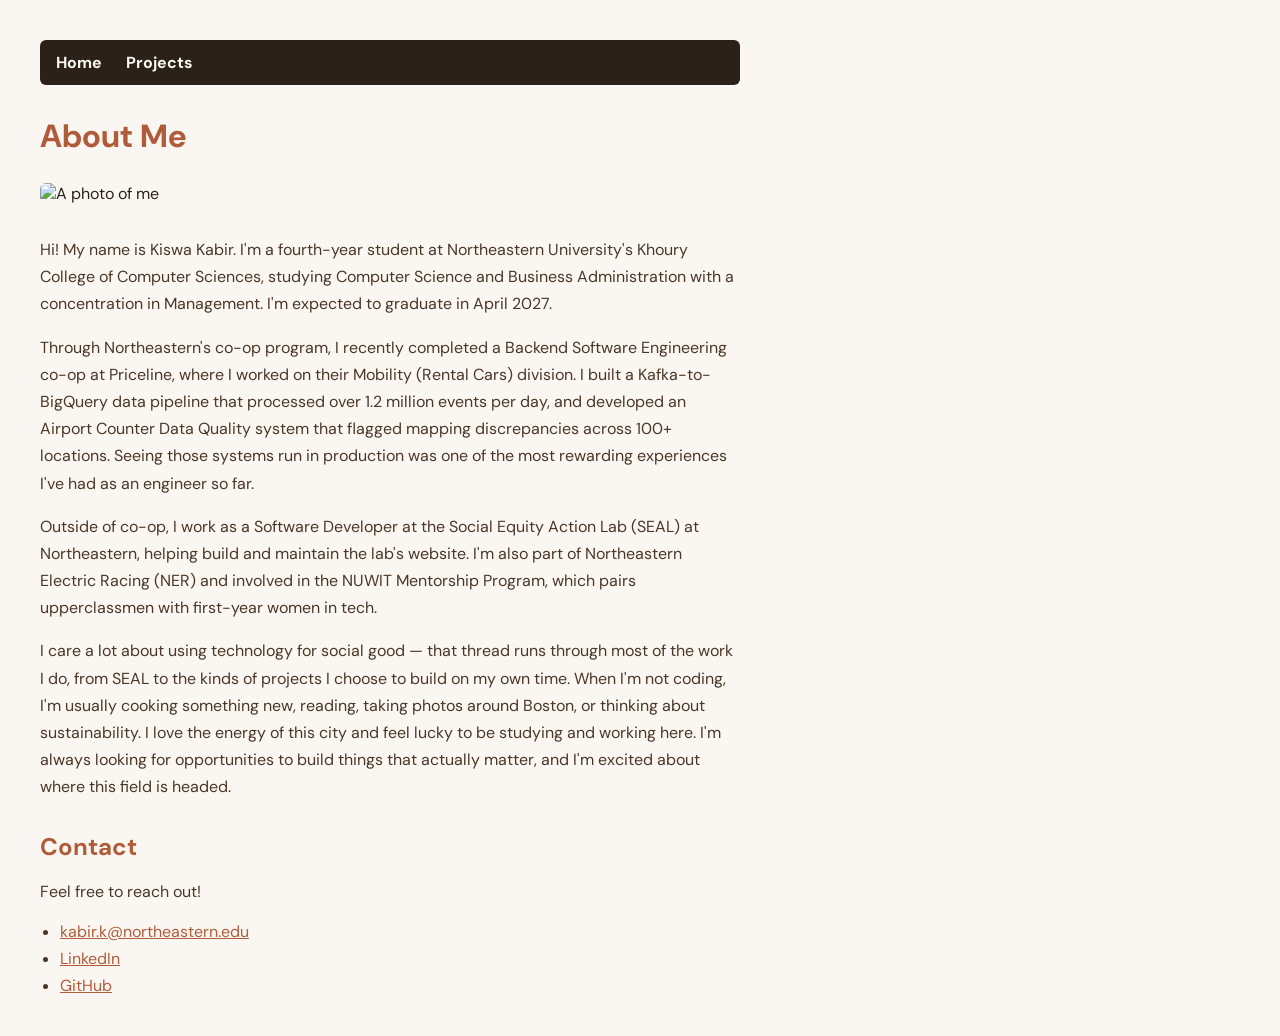
==== index.html @ 04ec1cfa "Initial commit" ====
<!DOCTYPE html>
<html lang="en">
<head>
    <meta charset="UTF-8">
    <meta name="viewport" content="width=device-width, initial-scale=1.0">
    <title>Kiswa Kabir</title>
    <link rel="stylesheet" href="style.css">
</head>
<body>

    <div class="nav">
        <a href="index.html">Home</a>
        <a href="projects.html">Projects</a>
    </div>

    <h1>About Me</h1>

    <img src="https://placehold.co/300x300?text=My+Photo" alt="A photo of me" width="300">

    <p>
        Hi! My name is Kiswa Kabir. I'm a fourth-year student at Northeastern University's 
        Khoury College of Computer Sciences, studying Computer Science and Business Administration 
        with a concentration in Management. I'm expected to graduate in April 2027.
    </p>
    <p>
        Through Northeastern's co-op program, I recently completed a Backend Software Engineering 
        co-op at Priceline, where I worked on their Mobility (Rental Cars) division. I built a 
        Kafka-to-BigQuery data pipeline that processed over 1.2 million events per day, and developed 
        an Airport Counter Data Quality system that flagged mapping discrepancies across 100+ locations. 
        Seeing those systems run in production was one of the most rewarding experiences I've had as 
        an engineer so far.
    </p>
    <p>
        Outside of co-op, I work as a Software Developer at the Social Equity Action Lab (SEAL) 
        at Northeastern, helping build and maintain the lab's website. I'm also part of Northeastern 
        Electric Racing (NER) and involved in the NUWIT Mentorship Program, which pairs upperclassmen 
        with first-year women in tech.
    </p>
    <p>
        I care a lot about using technology for social good — that thread runs through most of the 
        work I do, from SEAL to the kinds of projects I choose to build on my own time. When I'm not 
        coding, I'm usually cooking something new, reading, taking photos around Boston, or thinking 
        about sustainability. I love the energy of this city and feel lucky to be studying and working 
        here. I'm always looking for opportunities to build things that actually matter, and I'm 
        excited about where this field is headed.
    </p>

    <h2>Contact</h2>
    <p>Feel free to reach out!</p>
    <ul>
        <li><a href="mailto:kabir.k@northeastern.edu">kabir.k@northeastern.edu</a></li>
        <li><a href="https://linkedin.com/in/kiswakabir" target="_blank">LinkedIn</a></li>
        <li><a href="https://github.com/kiswak" target="_blank">GitHub</a></li>
    </ul>

</body>
</html>
---- style.css ----
/* Custom font */
@import url('https://fonts.googleapis.com/css2?family=DM+Sans:wght@400;700&display=swap');

/* Color scheme + base */
body {
    font-family: 'DM Sans', sans-serif;
    background-color: #faf7f2;
    color: #2b2118;
    margin: 40px;
    max-width: 700px;
}

/* Custom margins and typography */
h1 {
    font-size: 2rem;
    color: #b05c3a;
    margin-top: 30px;
    margin-bottom: 10px;
}

h2 {
    font-size: 1.5rem;
    color: #b05c3a;
    margin-top: 30px;
    margin-bottom: 8px;
}

h3 {
    font-size: 1.1rem;
    color: #2b2118;
    margin-top: 20px;
    margin-bottom: 6px;
}

p {
    line-height: 1.7;
    margin-bottom: 14px;
    color: #4a3728;
}

/* Navigation */
.nav {
    background-color: #2b2118;
    padding: 12px 16px;
    margin-bottom: 24px;
    border-radius: 6px;
}

.nav a {
    color: #faf7f2;
    margin-right: 20px;
    text-decoration: none;
    font-weight: 700;
}

.nav a:hover {
    color: #b05c3a;
}

/* Links */
a {
    color: #b05c3a;
}

a:hover {
    color: #2b2118;
}

/* List spacing */
ul {
    padding-left: 20px;
    margin-bottom: 16px;
}

li {
    margin-bottom: 6px;
    color: #4a3728;
}

/* Image */
img {
    margin: 16px 0;
    border-radius: 6px;
}
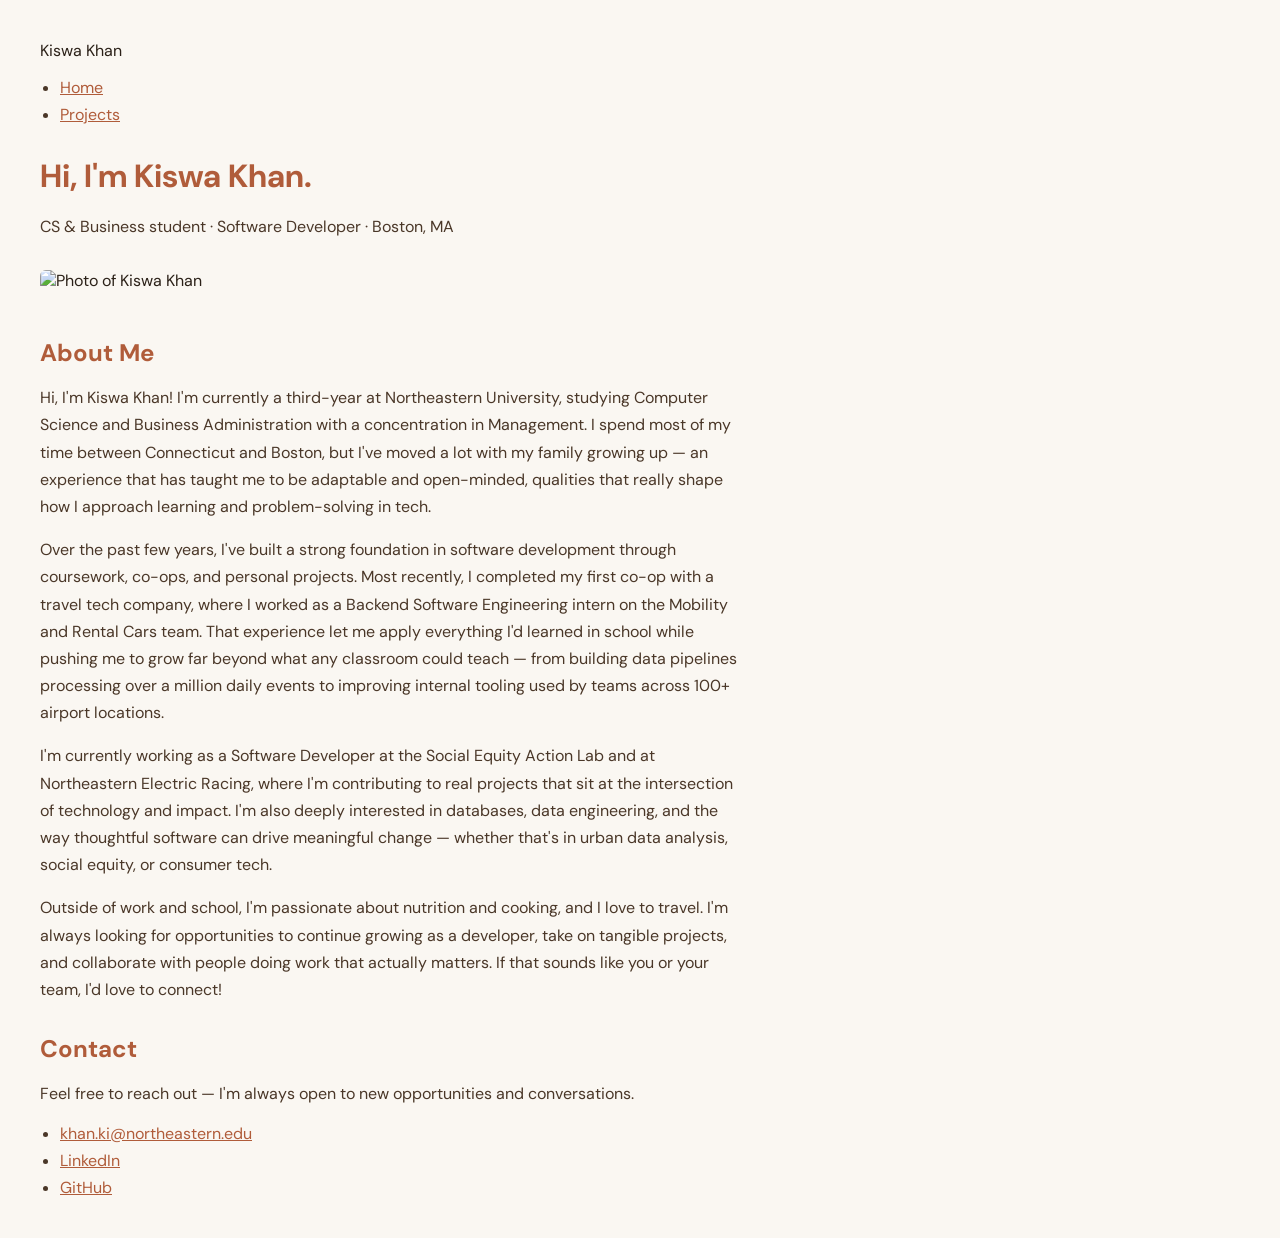
==== commit 3714bc65: "edits" ====
--- a/index.html
+++ b/index.html
@@ -1,57 +1,79 @@
 <!DOCTYPE html>
 <html lang="en">
 <head>
-    <meta charset="UTF-8">
-    <meta name="viewport" content="width=device-width, initial-scale=1.0">
-    <title>Kiswa Kabir</title>
-    <link rel="stylesheet" href="style.css">
+  <meta charset="UTF-8" />
+  <meta name="viewport" content="width=device-width, initial-scale=1.0"/>
+  <title>Kiswa Khan</title>
+  <link rel="stylesheet" href="style.css" />
+  <link href="https://fonts.googleapis.com/css2?family=Playfair+Display:wght@600&family=Inter:wght@400;500&display=swap" rel="stylesheet"/>
 </head>
 <body>
 
-    <div class="nav">
-        <a href="index.html">Home</a>
-        <a href="projects.html">Projects</a>
-    </div>
+  <header>
+    <nav>
+      <span class="logo">Kiswa Khan</span>
+      <ul>
+        <li><a href="index.html" class="active">Home</a></li>
+        <li><a href="projects.html">Projects</a></li>
+      </ul>
+    </nav>
+  </header>
 
-    <h1>About Me</h1>
+  <main>
+    <section class="hero">
+      <div class="hero-text">
+        <h1>Hi, I'm Kiswa Khan.</h1>
+        <p class="subtitle">CS & Business student · Software Developer · Boston, MA</p>
+      </div>
+      <img src="headshot.png" alt="Photo of Kiswa Khan" class="profile-photo" />
+    </section>
 
-    <img src="https://placehold.co/300x300?text=My+Photo" alt="A photo of me" width="300">
+    <section class="about">
+      <h2>About Me</h2>
+      <p>
+        Hi, I'm Kiswa Khan! I'm currently a third-year at Northeastern University, studying
+        Computer Science and Business Administration with a concentration in Management.
+        I spend most of my time between Connecticut and Boston, but I've moved a lot with
+        my family growing up — an experience that has taught me to be adaptable and
+        open-minded, qualities that really shape how I approach learning and problem-solving
+        in tech.
+      </p>
+      <p>
+        Over the past few years, I've built a strong foundation in software development
+        through coursework, co-ops, and personal projects. Most recently, I completed my
+        first co-op with a travel tech company, where I worked as a Backend Software
+        Engineering intern on the Mobility and Rental Cars team. That experience let me apply
+        everything I'd learned in school while pushing me to grow far beyond what any
+        classroom could teach — from building data pipelines processing over a million daily
+        events to improving internal tooling used by teams across 100+ airport locations.
+      </p>
+      <p>
+        I'm currently working as a Software Developer at the Social Equity Action Lab and
+        at Northeastern Electric Racing, where I'm contributing to real projects that sit
+        at the intersection of technology and impact. I'm also deeply interested in
+        databases, data engineering, and the way thoughtful software can drive meaningful
+        change — whether that's in urban data analysis, social equity, or consumer tech.
+      </p>
+      <p>
+        Outside of work and school, I'm passionate about nutrition and cooking, and I love
+        to travel. I'm always looking for opportunities to continue growing as a developer,
+        take on tangible projects, and collaborate with people doing work that actually
+        matters. If that sounds like you or your team, I'd love to connect!
+      </p>
+    </section>
 
-    <p>
-        Hi! My name is Kiswa Kabir. I'm a fourth-year student at Northeastern University's 
-        Khoury College of Computer Sciences, studying Computer Science and Business Administration 
-        with a concentration in Management. I'm expected to graduate in April 2027.
-    </p>
-    <p>
-        Through Northeastern's co-op program, I recently completed a Backend Software Engineering 
-        co-op at Priceline, where I worked on their Mobility (Rental Cars) division. I built a 
-        Kafka-to-BigQuery data pipeline that processed over 1.2 million events per day, and developed 
-        an Airport Counter Data Quality system that flagged mapping discrepancies across 100+ locations. 
-        Seeing those systems run in production was one of the most rewarding experiences I've had as 
-        an engineer so far.
-    </p>
-    <p>
-        Outside of co-op, I work as a Software Developer at the Social Equity Action Lab (SEAL) 
-        at Northeastern, helping build and maintain the lab's website. I'm also part of Northeastern 
-        Electric Racing (NER) and involved in the NUWIT Mentorship Program, which pairs upperclassmen 
-        with first-year women in tech.
-    </p>
-    <p>
-        I care a lot about using technology for social good — that thread runs through most of the 
-        work I do, from SEAL to the kinds of projects I choose to build on my own time. When I'm not 
-        coding, I'm usually cooking something new, reading, taking photos around Boston, or thinking 
-        about sustainability. I love the energy of this city and feel lucky to be studying and working 
-        here. I'm always looking for opportunities to build things that actually matter, and I'm 
-        excited about where this field is headed.
-    </p>
+    <section class="contact">
+      <h2>Contact</h2>
+      <p>Feel free to reach out — I'm always open to new opportunities and conversations.</p>
+      <ul>
+        <li><a href="mailto:khan.ki@northeastern.edu">khan.ki@northeastern.edu</a></li>
+        <li><a href="https://linkedin.com/in/kiswa-khan/" target="_blank">LinkedIn</a></li>
+        <li><a href="https://github.com/kiswak" target="_blank">GitHub</a></li>
+      </ul>
+    </section>
+  </main>
 
-    <h2>Contact</h2>
-    <p>Feel free to reach out!</p>
-    <ul>
-        <li><a href="mailto:kabir.k@northeastern.edu">kabir.k@northeastern.edu</a></li>
-        <li><a href="https://linkedin.com/in/kiswakabir" target="_blank">LinkedIn</a></li>
-        <li><a href="https://github.com/kiswak" target="_blank">GitHub</a></li>
-    </ul>
+ 
 
 </body>
 </html>
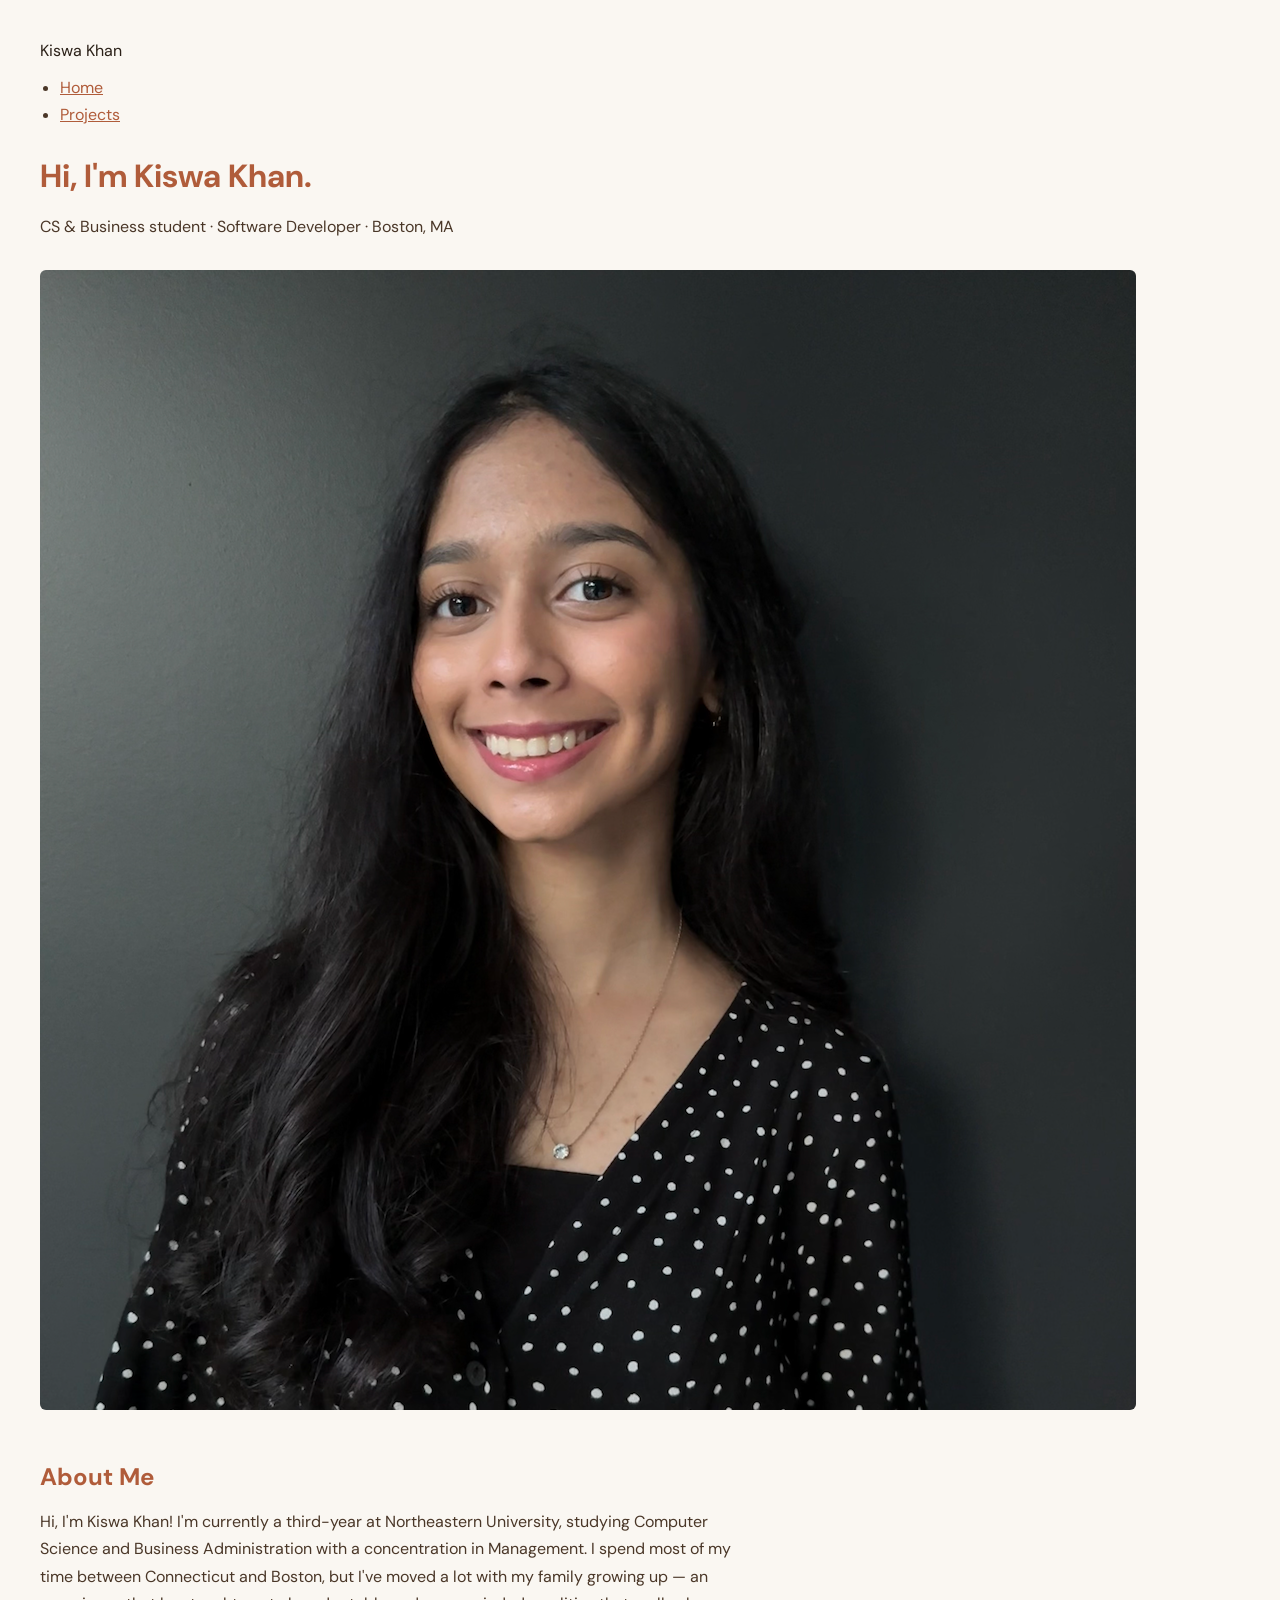
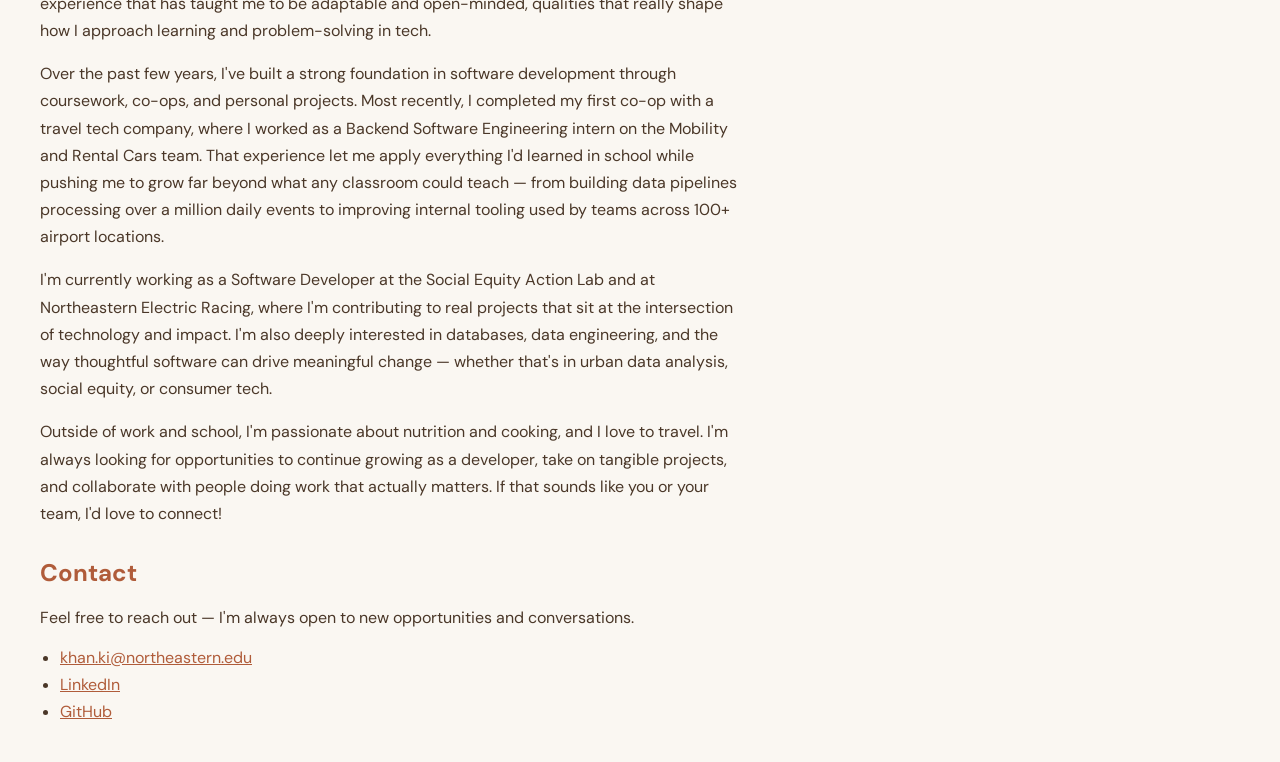
==== commit 9d24910a: "edits" ====
--- a/index.html
+++ b/index.html
@@ -25,7 +25,7 @@
         <h1>Hi, I'm Kiswa Khan.</h1>
         <p class="subtitle">CS & Business student · Software Developer · Boston, MA</p>
       </div>
-      <img src="headshot.png" alt="Photo of Kiswa Khan" class="profile-photo" />
+      <img src="Images/headshot.png" alt="Photo of Kiswa Khan" class="profile-photo" />
     </section>
 
     <section class="about">
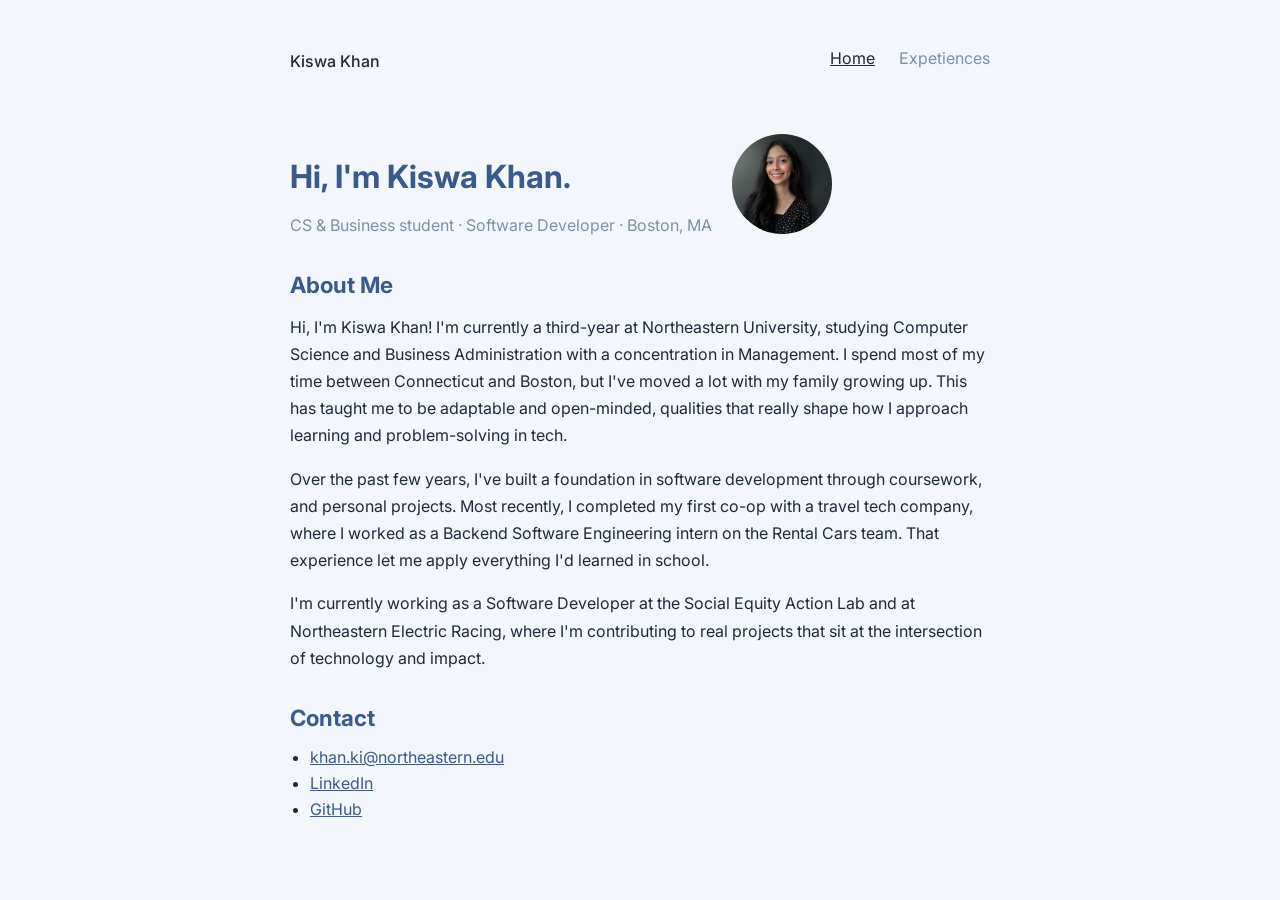
==== commit cb948629: "edits" ====
--- a/index.html
+++ b/index.html
@@ -3,7 +3,6 @@
 <head>
   <meta charset="UTF-8" />
   <meta name="viewport" content="width=device-width, initial-scale=1.0"/>
-  <title>Kiswa Khan</title>
   <link rel="stylesheet" href="style.css" />
   <link href="https://fonts.googleapis.com/css2?family=Playfair+Display:wght@600&family=Inter:wght@400;500&display=swap" rel="stylesheet"/>
 </head>
@@ -14,7 +13,7 @@
       <span class="logo">Kiswa Khan</span>
       <ul>
         <li><a href="index.html" class="active">Home</a></li>
-        <li><a href="projects.html">Projects</a></li>
+        <li><a href="projects.html">Expetiences</a></li>
       </ul>
     </nav>
   </header>
@@ -34,37 +33,26 @@
         Hi, I'm Kiswa Khan! I'm currently a third-year at Northeastern University, studying
         Computer Science and Business Administration with a concentration in Management.
         I spend most of my time between Connecticut and Boston, but I've moved a lot with
-        my family growing up — an experience that has taught me to be adaptable and
+        my family growing up. This has taught me to be adaptable and
         open-minded, qualities that really shape how I approach learning and problem-solving
         in tech.
       </p>
       <p>
-        Over the past few years, I've built a strong foundation in software development
-        through coursework, co-ops, and personal projects. Most recently, I completed my
+        Over the past few years, I've built a foundation in software development
+        through coursework, and personal projects. Most recently, I completed my
         first co-op with a travel tech company, where I worked as a Backend Software
-        Engineering intern on the Mobility and Rental Cars team. That experience let me apply
-        everything I'd learned in school while pushing me to grow far beyond what any
-        classroom could teach — from building data pipelines processing over a million daily
-        events to improving internal tooling used by teams across 100+ airport locations.
+        Engineering intern on the Rental Cars team. That experience let me apply
+        everything I'd learned in school.
       </p>
       <p>
         I'm currently working as a Software Developer at the Social Equity Action Lab and
         at Northeastern Electric Racing, where I'm contributing to real projects that sit
-        at the intersection of technology and impact. I'm also deeply interested in
-        databases, data engineering, and the way thoughtful software can drive meaningful
-        change — whether that's in urban data analysis, social equity, or consumer tech.
-      </p>
-      <p>
-        Outside of work and school, I'm passionate about nutrition and cooking, and I love
-        to travel. I'm always looking for opportunities to continue growing as a developer,
-        take on tangible projects, and collaborate with people doing work that actually
-        matters. If that sounds like you or your team, I'd love to connect!
+        at the intersection of technology and impact.
       </p>
     </section>
 
     <section class="contact">
       <h2>Contact</h2>
-      <p>Feel free to reach out — I'm always open to new opportunities and conversations.</p>
       <ul>
         <li><a href="mailto:khan.ki@northeastern.edu">khan.ki@northeastern.edu</a></li>
         <li><a href="https://linkedin.com/in/kiswa-khan/" target="_blank">LinkedIn</a></li>
--- a/style.css
+++ b/style.css
@@ -1,84 +1,117 @@
-/* Custom font */
-@import url('https://fonts.googleapis.com/css2?family=DM+Sans:wght@400;700&display=swap');
-
-/* Color scheme + base */
+@import url('https://fonts.googleapis.com/css2?family=Inter:wght@400;500&display=swap');
 body {
-    font-family: 'DM Sans', sans-serif;
-    background-color: #faf7f2;
-    color: #2b2118;
-    margin: 40px;
-    max-width: 700px;
+  font-family: 'Inter', sans-serif;
+  background-color: #f3f6fa;
+  color: #1e2a3a;
+  max-width: 700px;
+  margin: 0 auto;
+  padding: 32px 24px;
 }
 
-/* Custom margins and typography */
+nav {
+  display: flex;
+  justify-content: space-between;
+  align-items: center;
+  margin-bottom: 40px;
+}
+
+.logo {
+  font-weight: 500;
+  color: #1e2a3a;
+}
+
+nav ul {
+  list-style: none;
+  display: flex;
+  gap: 1.5rem;
+  padding: 0;
+}
+
+nav ul li a {
+  text-decoration: none;
+  color: #7a90aa;
+}
+
+nav ul li a:hover,
+nav ul li a.active {
+  color: #1e2a3a;
+  text-decoration: underline;
+}
+
 h1 {
-    font-size: 2rem;
-    color: #b05c3a;
-    margin-top: 30px;
-    margin-bottom: 10px;
+  font-size: 2rem;
+  color: #3a5a8a;
+  margin-bottom: 8px;
 }
 
 h2 {
-    font-size: 1.5rem;
-    color: #b05c3a;
-    margin-top: 30px;
-    margin-bottom: 8px;
+  font-size: 1.4rem;
+  color: #3a5a8a;
+  margin-top: 32px;
+  margin-bottom: 8px;
 }
 
 h3 {
-    font-size: 1.1rem;
-    color: #2b2118;
-    margin-top: 20px;
-    margin-bottom: 6px;
+  font-size: 1.1rem;
+  color: #1e2a3a;
+  margin-bottom: 6px;
 }
 
 p {
-    line-height: 1.7;
-    margin-bottom: 14px;
-    color: #4a3728;
+  line-height: 1.7;
+  margin-bottom: 12px;
+  color: #1e2a3a;
 }
 
-/* Navigation */
-.nav {
-    background-color: #2b2118;
-    padding: 12px 16px;
-    margin-bottom: 24px;
-    border-radius: 6px;
+ul {
+  padding-left: 20px;
+  margin-bottom: 16px;
 }
 
-.nav a {
-    color: #faf7f2;
-    margin-right: 20px;
-    text-decoration: none;
-    font-weight: 700;
+li {
+  margin-bottom: 6px;
+  color: #1e2a3a;
 }
 
-.nav a:hover {
-    color: #b05c3a;
-}
-
-/* Links */
 a {
-    color: #b05c3a;
+  color: #3a5a8a;
 }
 
 a:hover {
-    color: #2b2118;
+  color: #1e2a3a;
 }
 
-/* List spacing */
-ul {
-    padding-left: 20px;
-    margin-bottom: 16px;
+.subtitle {
+  color: #7a90aa;
+  margin-bottom: 0;
 }
 
-li {
-    margin-bottom: 6px;
-    color: #4a3728;
+.hero {
+  display: flex;
+  align-items: center;
+  gap: 20px;
+  margin-bottom: 32px;
 }
 
-/* Image */
-img {
-    margin: 16px 0;
-    border-radius: 6px;
+.profile-photo {
+  width: 100px;
+  height: 100px;
+  border-radius: 50%;
+  object-fit: cover;
+}
+
+.banner-photo {
+  width: 100%;
+  border-radius: 6px;
+  margin-bottom: 12px;
+}
+
+.project-card {
+  margin-bottom: 32px;
+}
+
+footer {
+  margin-top: 48px;
+  font-size: 0.85rem;
+  color: #7a90aa;
 }
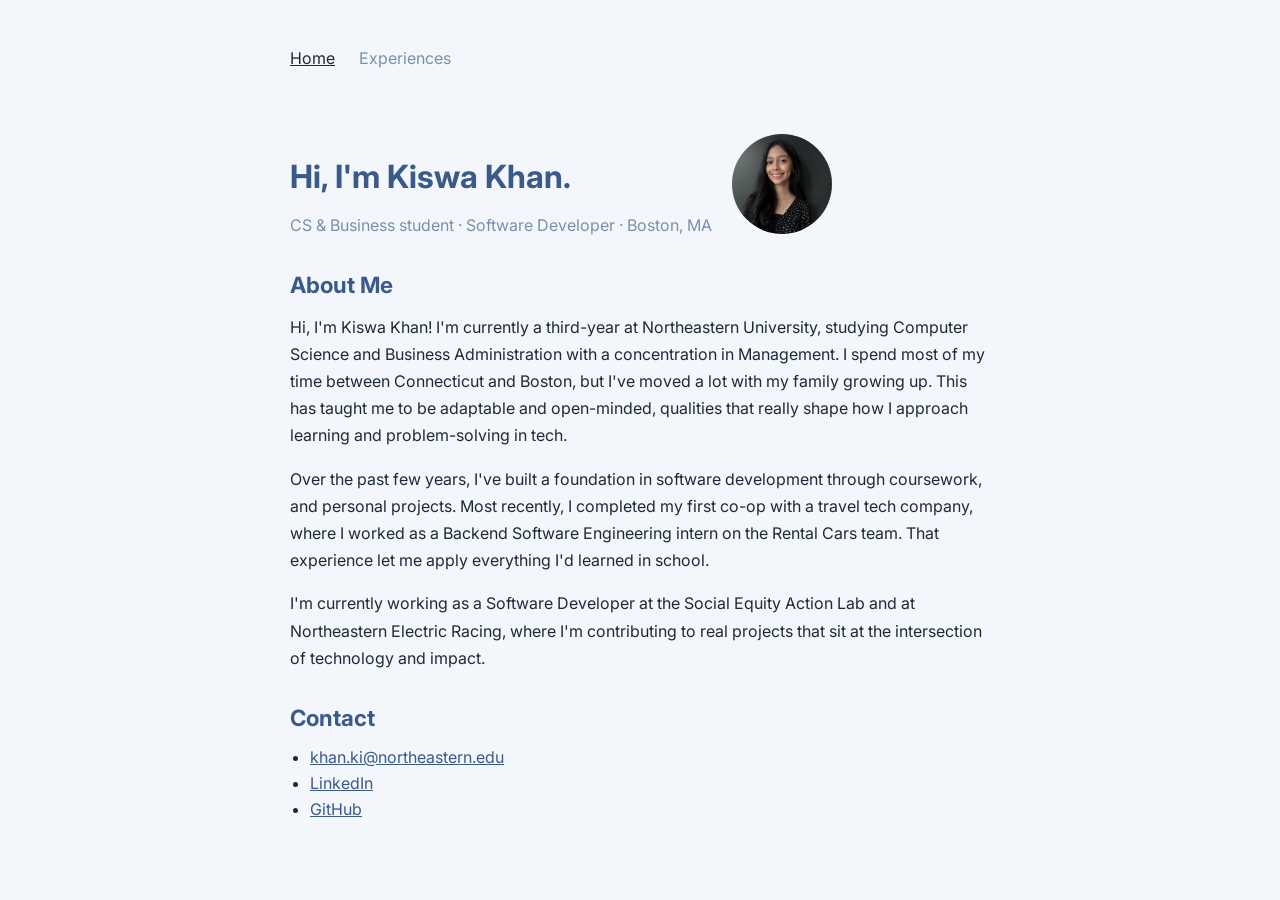
==== commit 6f6e9c41: "edits" ====
--- a/index.html
+++ b/index.html
@@ -10,10 +10,9 @@
 
   <header>
     <nav>
-      <span class="logo">Kiswa Khan</span>
       <ul>
         <li><a href="index.html" class="active">Home</a></li>
-        <li><a href="projects.html">Expetiences</a></li>
+        <li><a href="projects.html">Experiences</a></li>
       </ul>
     </nav>
   </header>
